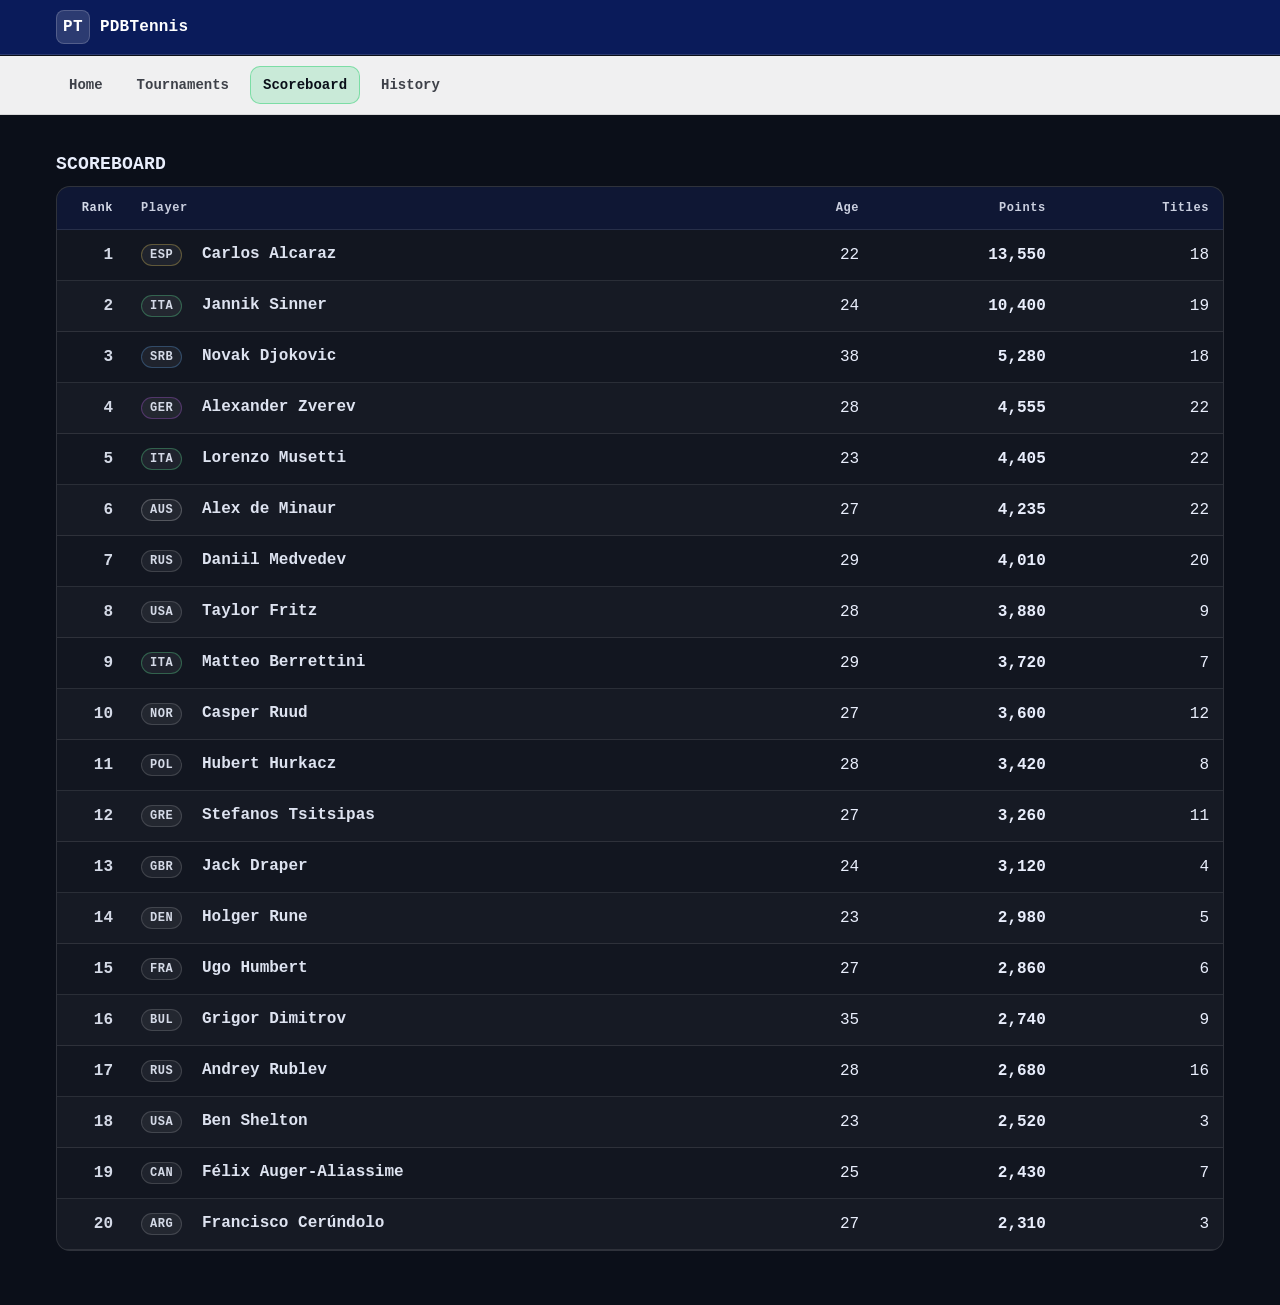
==== pages/classifca.html @ 701d5572 "added scoreboard" ====
<!DOCTYPE html>
<html lang="en">

<head>
  <meta charset="UTF-8">
  <meta name="viewport" content="width=device-width, initial-scale=1.0">
  <title>PDBTennis — Scoreboard</title>
  <link rel="stylesheet" href="../css/style.css">
</head>

<body class="page">
  <div class="topbar" aria-label="Barra superiore">
    <div class="topbar__inner">
      <div class="topbar__left">
        <a class="topbar__brand" href="../index.html" aria-label="PDBTennis Home">
          <span class="topbar__brandMark" aria-hidden="true">PT</span>
          <span class="topbar__brandText">PDBTennis</span>
        </a>
      </div>
    </div>
  </div>

  <header class="header" aria-label="Navigazione principale">
    <div class="header__inner">
      <nav class="header__nav">
        <a class="header__link" href="../index.html">Home</a>
        <a class="header__link" href="tornei.html">Tournaments</a>
        <a class="header__link header__link--active" href="classifca.html">Scoreboard</a>
        <a class="header__link" href="storia.html">History</a>
      </nav>
    </div>
  </header>

  <main class="main">
    <section class="section" aria-label="Scoreboard">
      <div class="section__header">
        <h1 class="section__title">SCOREBOARD</h1>
      </div>

     

      <div class="tableWrap" role="region" aria-label="ATP Ranking Table">
        <table class="rankTable">
          <thead>
            <tr>
              <th class="rankTable__th rankTable__th--rank" scope="col">Rank</th>
              <th class="rankTable__th" scope="col">Player</th>
              <th class="rankTable__th rankTable__th--num" scope="col">Age</th>
              <th class="rankTable__th rankTable__th--num" scope="col">Points</th>
              <th class="rankTable__th rankTable__th--num" scope="col">Titles</th>
            </tr>
          </thead>

          <tbody>
            <tr class="rankTable__row">
              <td class="rankTable__td rankTable__td--rank">1</td>
              <td class="rankTable__td">
                <span class="cc cc--esp">ESP</span>
                <span class="rankTable__name">Carlos Alcaraz</span>
              </td>
              <td class="rankTable__td rankTable__td--num">22</td>
              <td class="rankTable__td rankTable__td--num"><strong>13,550</strong></td>
              <td class="rankTable__td rankTable__td--num">18</td>
            </tr>

            <tr class="rankTable__row">
              <td class="rankTable__td rankTable__td--rank">2</td>
              <td class="rankTable__td">
                <span class="cc cc--ita">ITA</span>
                <span class="rankTable__name">Jannik Sinner</span>
              </td>
              <td class="rankTable__td rankTable__td--num">24</td>
              <td class="rankTable__td rankTable__td--num"><strong>10,400</strong></td>
              <td class="rankTable__td rankTable__td--num">19</td>
            </tr>

            <tr class="rankTable__row">
              <td class="rankTable__td rankTable__td--rank">3</td>
              <td class="rankTable__td">
                <span class="cc cc--srb">SRB</span>
                <span class="rankTable__name">Novak Djokovic</span>
              </td>
              <td class="rankTable__td rankTable__td--num">38</td>
              <td class="rankTable__td rankTable__td--num"><strong>5,280</strong></td>
              <td class="rankTable__td rankTable__td--num">18</td>
            </tr>

            <tr class="rankTable__row">
              <td class="rankTable__td rankTable__td--rank">4</td>
              <td class="rankTable__td">
                <span class="cc cc--ger">GER</span>
                <span class="rankTable__name">Alexander Zverev</span>
              </td>
              <td class="rankTable__td rankTable__td--num">28</td>
              <td class="rankTable__td rankTable__td--num"><strong>4,555</strong></td>
              <td class="rankTable__td rankTable__td--num">22</td>
            </tr>

            <tr class="rankTable__row">
              <td class="rankTable__td rankTable__td--rank">5</td>
              <td class="rankTable__td">
                <span class="cc cc--ita">ITA</span>
                <span class="rankTable__name">Lorenzo Musetti</span>
              </td>
              <td class="rankTable__td rankTable__td--num">23</td>
              <td class="rankTable__td rankTable__td--num"><strong>4,405</strong></td>
              <td class="rankTable__td rankTable__td--num">22</td>
            </tr>

            <tr class="rankTable__row">
              <td class="rankTable__td rankTable__td--rank">6</td>
              <td class="rankTable__td">
                <span class="cc cc--aus">AUS</span>
                <span class="rankTable__name">Alex de Minaur</span>
              </td>
              <td class="rankTable__td rankTable__td--num">27</td>
              <td class="rankTable__td rankTable__td--num"><strong>4,235</strong></td>
              <td class="rankTable__td rankTable__td--num">22</td>
            </tr>

            <tr class="rankTable__row">
              <td class="rankTable__td rankTable__td--rank">7</td>
              <td class="rankTable__td">
                <span class="cc">RUS</span>
                <span class="rankTable__name">Daniil Medvedev</span>
              </td>
              <td class="rankTable__td rankTable__td--num">29</td>
              <td class="rankTable__td rankTable__td--num"><strong>4,010</strong></td>
              <td class="rankTable__td rankTable__td--num">20</td>
            </tr>

            <tr class="rankTable__row">
              <td class="rankTable__td rankTable__td--rank">8</td>
              <td class="rankTable__td">
                <span class="cc">USA</span>
                <span class="rankTable__name">Taylor Fritz</span>
              </td>
              <td class="rankTable__td rankTable__td--num">28</td>
              <td class="rankTable__td rankTable__td--num"><strong>3,880</strong></td>
              <td class="rankTable__td rankTable__td--num">9</td>
            </tr>

            <tr class="rankTable__row">
              <td class="rankTable__td rankTable__td--rank">9</td>
              <td class="rankTable__td">
                <span class="cc cc--ita">ITA</span>
                <span class="rankTable__name">Matteo Berrettini</span>
              </td>
              <td class="rankTable__td rankTable__td--num">29</td>
              <td class="rankTable__td rankTable__td--num"><strong>3,720</strong></td>
              <td class="rankTable__td rankTable__td--num">7</td>
            </tr>

            <tr class="rankTable__row">
              <td class="rankTable__td rankTable__td--rank">10</td>
              <td class="rankTable__td">
                <span class="cc">NOR</span>
                <span class="rankTable__name">Casper Ruud</span>
              </td>
              <td class="rankTable__td rankTable__td--num">27</td>
              <td class="rankTable__td rankTable__td--num"><strong>3,600</strong></td>
              <td class="rankTable__td rankTable__td--num">12</td>
            </tr>

            <tr class="rankTable__row">
              <td class="rankTable__td rankTable__td--rank">11</td>
              <td class="rankTable__td">
                <span class="cc">POL</span>
                <span class="rankTable__name">Hubert Hurkacz</span>
              </td>
              <td class="rankTable__td rankTable__td--num">28</td>
              <td class="rankTable__td rankTable__td--num"><strong>3,420</strong></td>
              <td class="rankTable__td rankTable__td--num">8</td>
            </tr>

            <tr class="rankTable__row">
              <td class="rankTable__td rankTable__td--rank">12</td>
              <td class="rankTable__td">
                <span class="cc">GRE</span>
                <span class="rankTable__name">Stefanos Tsitsipas</span>
              </td>
              <td class="rankTable__td rankTable__td--num">27</td>
              <td class="rankTable__td rankTable__td--num"><strong>3,260</strong></td>
              <td class="rankTable__td rankTable__td--num">11</td>
            </tr>

            <tr class="rankTable__row">
              <td class="rankTable__td rankTable__td--rank">13</td>
              <td class="rankTable__td">
                <span class="cc">GBR</span>
                <span class="rankTable__name">Jack Draper</span>
              </td>
              <td class="rankTable__td rankTable__td--num">24</td>
              <td class="rankTable__td rankTable__td--num"><strong>3,120</strong></td>
              <td class="rankTable__td rankTable__td--num">4</td>
            </tr>

            <tr class="rankTable__row">
              <td class="rankTable__td rankTable__td--rank">14</td>
              <td class="rankTable__td">
                <span class="cc">DEN</span>
                <span class="rankTable__name">Holger Rune</span>
              </td>
              <td class="rankTable__td rankTable__td--num">23</td>
              <td class="rankTable__td rankTable__td--num"><strong>2,980</strong></td>
              <td class="rankTable__td rankTable__td--num">5</td>
            </tr>

            <tr class="rankTable__row">
              <td class="rankTable__td rankTable__td--rank">15</td>
              <td class="rankTable__td">
                <span class="cc">FRA</span>
                <span class="rankTable__name">Ugo Humbert</span>
              </td>
              <td class="rankTable__td rankTable__td--num">27</td>
              <td class="rankTable__td rankTable__td--num"><strong>2,860</strong></td>
              <td class="rankTable__td rankTable__td--num">6</td>
            </tr>

            <tr class="rankTable__row">
              <td class="rankTable__td rankTable__td--rank">16</td>
              <td class="rankTable__td">
                <span class="cc">BUL</span>
                <span class="rankTable__name">Grigor Dimitrov</span>
              </td>
              <td class="rankTable__td rankTable__td--num">35</td>
              <td class="rankTable__td rankTable__td--num"><strong>2,740</strong></td>
              <td class="rankTable__td rankTable__td--num">9</td>
            </tr>

            <tr class="rankTable__row">
              <td class="rankTable__td rankTable__td--rank">17</td>
              <td class="rankTable__td">
                <span class="cc">RUS</span>
                <span class="rankTable__name">Andrey Rublev</span>
              </td>
              <td class="rankTable__td rankTable__td--num">28</td>
              <td class="rankTable__td rankTable__td--num"><strong>2,680</strong></td>
              <td class="rankTable__td rankTable__td--num">16</td>
            </tr>

            <tr class="rankTable__row">
              <td class="rankTable__td rankTable__td--rank">18</td>
              <td class="rankTable__td">
                <span class="cc">USA</span>
                <span class="rankTable__name">Ben Shelton</span>
              </td>
              <td class="rankTable__td rankTable__td--num">23</td>
              <td class="rankTable__td rankTable__td--num"><strong>2,520</strong></td>
              <td class="rankTable__td rankTable__td--num">3</td>
            </tr>

            <tr class="rankTable__row">
              <td class="rankTable__td rankTable__td--rank">19</td>
              <td class="rankTable__td">
                <span class="cc">CAN</span>
                <span class="rankTable__name">Félix Auger-Aliassime</span>
              </td>
              <td class="rankTable__td rankTable__td--num">25</td>
              <td class="rankTable__td rankTable__td--num"><strong>2,430</strong></td>
              <td class="rankTable__td rankTable__td--num">7</td>
            </tr>

            <tr class="rankTable__row">
              <td class="rankTable__td rankTable__td--rank">20</td>
              <td class="rankTable__td">
                <span class="cc">ARG</span>
                <span class="rankTable__name">Francisco Cerúndolo</span>
              </td>
              <td class="rankTable__td rankTable__td--num">27</td>
              <td class="rankTable__td rankTable__td--num"><strong>2,310</strong></td>
              <td class="rankTable__td rankTable__td--num">3</td>
            </tr>
          </tbody>
        </table>
      </div>
    </section>
  </main>
</body>

</html>
---- css/style.css ----
* { 
  box-sizing: border-box; 
}

html, body { 
  height: 100%;
}

body.page {
  margin: 0;
  font-family: 'Courier New', Courier, monospace;
  background: #0b0f19;
  color: #e9eefc;
}

.topbar {
  position: sticky;
  top: 0;
  z-index: 20;
  background: #0a1b5a;
  border-bottom: 1px solid rgba(255, 255, 255, 0.14);
}

.topbar__inner {
  max-width: 1200px;
  margin: 0 auto;
  padding: 10px 16px;

  display: flex;
  align-items: center;
  justify-content: space-between;
  gap: 12px;
}

.topbar__brand {
  display: inline-flex;
  align-items: center;
  gap: 10px;
  text-decoration: none;
  color: #ffffff;
}

.topbar__brandMark {
  width: 34px;
  height: 34px;
  border-radius: 8px;
  display: inline-flex;
  align-items: center;
  justify-content: center;
  font-weight: 900;
  letter-spacing: 0.5px;
  background: rgba(255, 255, 255, 0.14);
  border: 1px solid rgba(255, 255, 255, 0.18);
}

.topbar__brandText {
  font-weight: 900;
  letter-spacing: 0.2px;
}

.topbar__right {
  display: flex;
  align-items: center;
  gap: 14px;
  flex-wrap: wrap;
  justify-content: flex-end;
}

.topbar__link {
  color: rgba(255, 255, 255, 0.86);
  text-decoration: none;
  font-weight: 700;
  font-size: 14px;
  padding: 6px 10px;
  border-radius: 10px;
  border: 1px solid transparent;
  transition: background 160ms ease, border-color 160ms ease, color 160ms ease;
}

.topbar__link:hover {
  color: #ffffff;
  background: rgba(255, 255, 255, 0.10);
  border-color: rgba(255, 255, 255, 0.14);
}

.topbar__link--cta {
  background: rgba(255, 255, 255, 0.12);
  border-color: rgba(255, 255, 255, 0.16);
}

.topbar__sep {
  width: 1px;
  height: 22px;
  background: rgba(255, 255, 255, 0.22);
}

.header {
  position: sticky;
  top: 56px;
  z-index: 10;

  background: rgba(255, 255, 255, 0.94);
  color: #0b0f19;

  border-bottom: 1px solid rgba(0, 0, 0, 0.10);
  backdrop-filter: blur(10px);
}

.header__inner {
  max-width: 1200px;
  margin: 0 auto;
  padding: 10px 16px;

  display: flex;
  align-items: center;
  justify-content: space-between;
  gap: 12px;
}

.header__nav {
  display: flex;
  align-items: center;
  gap: 8px;
  flex-wrap: wrap;
}

.header__link {
  color: rgba(11, 15, 25, 0.78);
  text-decoration: none;
  font-weight: 800;
  font-size: 14px;

  padding: 10px 12px;
  border-radius: 10px;

  border: 1px solid transparent;
  transition: background 160ms ease, color 160ms ease, border-color 160ms ease;
}

.header__link:hover {
  color: #0b0f19;
  background: rgba(0, 0, 0, 0.06);
  border-color: rgba(0, 0, 0, 0.10);
}

.header__link--active {
  color: #0b0f19;
  background: rgba(84, 214, 138, 0.25);
  border-color: rgba(84, 214, 138, 0.65);
}

.header__tools {
  display: flex;
  align-items: center;
  gap: 8px;
}

.header__iconBtn {
  width: 40px;
  height: 40px;
  border-radius: 12px;
  display: inline-flex;
  align-items: center;
  justify-content: center;

  text-decoration: none;
  color: #0b0f19;

  background: rgba(0, 0, 0, 0.04);
  border: 1px solid rgba(0, 0, 0, 0.10);
  transition: background 160ms ease, border-color 160ms ease, transform 120ms ease;
}

.header__iconBtn:hover {
  background: rgba(0, 0, 0, 0.07);
  border-color: rgba(0, 0, 0, 0.14);
}

.header__iconBtn:active {
  transform: translateY(1px);
}

.header__icon {
  font-weight: 900;
  font-size: 18px;
  line-height: 1;
}

.main {
  max-width: 1200px;
  margin: 0 auto;
  padding: 24px 16px;
  min-height: calc(100vh - 64px); 
}

.hero {
  padding: 28px 0;
}

.hero__inner {
  display: grid;
  grid-template-columns: 1.1fr 0.9fr;
  gap: 22px;
  align-items: center;

  padding: 22px;
  border-radius: 18px;
  border: 1px solid rgba(255, 255, 255, 0.12);
  background: rgba(255, 255, 255, 0.03);
}

.hero__title {
  margin: 0 0 10px 0;
  font-size: clamp(28px, 3.2vw, 44px);
  line-height: 1.08;
  letter-spacing: 0.2px;
}

.hero__subtitle {
  margin: 0 0 18px 0;
  max-width: 62ch;
  color: rgba(233, 238, 252, 0.82);
  line-height: 1.55;
}

.hero__actions {
  display: flex;
  gap: 10px;
  flex-wrap: wrap;
}

.button {
  display: inline-flex;
  align-items: center;
  justify-content: center;
  gap: 8px;

  text-decoration: none;
  font-weight: 900;
  letter-spacing: 0.2px;

  padding: 11px 14px;
  border-radius: 12px;
  border: 1px solid transparent;

  transition: transform 120ms ease, background 160ms ease, border-color 160ms ease, color 160ms ease;
}

.button:active {
  transform: translateY(1px);
}

.button--primary {
  background: #54d68a;
  color: #0b0f19;
  border-color: rgba(84, 214, 138, 0.65);
}

.button--primary:hover {
  background: #63e39a;
}

.button--ghost {
  background: rgba(255, 255, 255, 0.05);
  color: #e9eefc;
  border-color: rgba(255, 255, 255, 0.12);
}

.button--ghost:hover {
  background: rgba(255, 255, 255, 0.08);
  border-color: rgba(255, 255, 255, 0.18);
}

.hero__media {
  width: 100%;
}

.hero__image {
  width: 100%;
  aspect-ratio: 4 / 3;
  border-radius: 16px;
  border: 1px solid rgba(255, 255, 255, 0.14);
  background-image: url("../assets/frontimage.jpg");
  background-size: cover;
  background-position: center;
  background-repeat: no-repeat;
}

.news {
  padding: 6px 0 30px 0;
}

.news__header {
  display: flex;
  align-items: baseline;
  justify-content: space-between;
  gap: 12px;
  margin: 8px 0 12px 0;
}

.news__title {
  margin: 0;
  font-size: 18px;
  letter-spacing: 0.2px;
}

.news__more {
  color: rgba(233, 238, 252, 0.80);
  text-decoration: none;
  font-weight: 800;
  border: 1px solid rgba(255, 255, 255, 0.14);
  padding: 8px 10px;
  border-radius: 12px;
  transition: background 160ms ease, border-color 160ms ease, color 160ms ease;
}

.news__more:hover {
  color: #e9eefc;
  background: rgba(255, 255, 255, 0.06);
  border-color: rgba(255, 255, 255, 0.18);
}

.newsGrid {
  display: grid;
  grid-template-columns: 1.6fr 1fr 1fr 1fr;
  gap: 12px;
}

.newsCard {
  border-radius: 14px;
  overflow: hidden;
  border: 1px solid rgba(255, 255, 255, 0.12);
  background: rgba(255, 255, 255, 0.03);
}

.newsCard__link {
  display: block;
  height: 100%;
  text-decoration: none;
  color: inherit;
}

.newsCard__kicker {
  font-size: 12px;
  font-weight: 900;
  letter-spacing: 0.6px;
  color: rgba(84, 214, 138, 0.95);
}

.newsCard__headline {
  margin: 8px 0 10px 0;
  font-size: 18px;
  line-height: 1.15;
}

.newsCard__headline--small {
  font-size: 15px;
  line-height: 1.2;
}

.newsCard__meta {
  font-size: 12px;
  color: rgba(233, 238, 252, 0.70);
  font-weight: 800;
}

.newsCard--featured {
  position: relative;
  min-height: 330px;
}

.newsCard__media {
  height: 100%;
  min-height: 330px;
  background-image:
    linear-gradient(to top, rgba(0,0,0,0.78), rgba(0,0,0,0.08)),
    url("../assets/medvedev.jpg");
  background-size: cover;
  background-position: center;
  background-repeat: no-repeat;
}

.newsCard__overlay {
  position: absolute;
  inset: auto 0 0 0;
  padding: 14px 14px 16px 14px;
}

.newsCard__thumb {
  height: 120px;
  background-image:
    linear-gradient(to top, rgba(0,0,0,0.55), rgba(0,0,0,0.02)),
    url("../assets/paolini.jpg");
  background-size: cover;
  background-position: center;
  background-repeat: no-repeat;
}

.newsCard__thumb--b {
  background-image:
    linear-gradient(to top, rgba(0,0,0,0.55), rgba(0,0,0,0.02)),
    url("../assets/cobolli.jpg");
}

.newsCard__thumb--c {
  background-image:
    linear-gradient(to top, rgba(0,0,0,0.55), rgba(0,0,0,0.02)),
    url("../assets/indian.jpg");
}

.newsCard__body {
  padding: 12px 12px 14px 12px;
}

.newsCard:hover {
  border-color: rgba(255, 255, 255, 0.18);
  background: rgba(255, 255, 255, 0.04);
}

.section {
  padding: 8px 0 30px 0;
}

.section__header {
  display: flex;
  align-items: baseline;
  justify-content: space-between;
  gap: 12px;
  margin: 8px 0 12px 0;
}

.section__title {
  margin: 0;
  font-size: 18px;
  letter-spacing: 0.2px;
}

.section__more {
  color: rgba(233, 238, 252, 0.80);
  text-decoration: none;
  font-weight: 800;
  border: 1px solid rgba(255, 255, 255, 0.14);
  padding: 8px 10px;
  border-radius: 12px;
  transition: background 160ms ease, border-color 160ms ease, color 160ms ease;
}

.section__more:hover {
  color: #e9eefc;
  background: rgba(255, 255, 255, 0.06);
  border-color: rgba(255, 255, 255, 0.18);
}

.cardGrid {
  display: grid;
  gap: 12px;
}

.cardGrid--4 {
  grid-template-columns: repeat(4, 1fr);
}

.cardGrid--3 {
  grid-template-columns: repeat(3, 1fr);
}

.pill {
  display: inline-flex;
  align-items: center;
  justify-content: center;
  padding: 5px 8px;
  border-radius: 999px;
  font-size: 12px;
  font-weight: 900;
  letter-spacing: 0.4px;
  background: rgba(84, 214, 138, 0.18);
  border: 1px solid rgba(84, 214, 138, 0.45);
  color: rgba(233, 238, 252, 0.92);
}

.pill--blue {
  background: rgba(84, 149, 214, 0.18);
  border-color: rgba(84, 149, 214, 0.45);
}

.pill--purple {
  background: rgba(170, 84, 214, 0.18);
  border-color: rgba(170, 84, 214, 0.45);
}

.pill--gold {
  background: rgba(214, 186, 84, 0.18);
  border-color: rgba(214, 186, 84, 0.45);
}

.miniCard {
  border-radius: 14px;
  overflow: hidden;
  border: 1px solid rgba(255, 255, 255, 0.12);
  background: rgba(255, 255, 255, 0.03);
}

.miniCard__link {
  display: grid;
  grid-template-columns: 84px 1fr;
  gap: 12px;
  text-decoration: none;
  color: inherit;
  height: 100%;
}

.miniCard__avatar {
  width: 84px;
  height: 84px;
  background-image:
    linear-gradient(to top, rgba(0,0,0,0.55), rgba(0,0,0,0.02)),
    url("../assets/alcaraz.jpg");
  background-size: cover;
  background-position: center;
}

.miniCard__avatar--b {
  background-image:
    linear-gradient(to top, rgba(0,0,0,0.55), rgba(0,0,0,0.02)),
    url("../assets/sinner.jpg");
}

.miniCard__avatar--c {
  background-image:
    linear-gradient(to top, rgba(0,0,0,0.55), rgba(0,0,0,0.02)),
    url("../assets/djokovic.jpg");
}

.miniCard__avatar--d {
  background-image:
    linear-gradient(to top, rgba(0,0,0,0.55), rgba(0,0,0,0.02)),
    url("../assets/zverev.jpg");
}

.miniCard__content {
  padding: 12px 12px 14px 0;
}

.miniCard__top {
  display: flex;
  align-items: center;
  justify-content: space-between;
  gap: 10px;
}

.miniCard__rank {
  font-weight: 900;
  color: rgba(233, 238, 252, 0.86);
}

.miniCard__title {
  margin: 8px 0 8px 0;
  font-size: 16px;
  line-height: 1.2;
}

.miniCard__meta {
  font-size: 12px;
  color: rgba(233, 238, 252, 0.70);
  font-weight: 800;
}

.miniCard:hover {
  border-color: rgba(255, 255, 255, 0.18);
  background: rgba(255, 255, 255, 0.04);
}

.tourneyCard {
  border-radius: 14px;
  overflow: hidden;
  border: 1px solid rgba(255, 255, 255, 0.12);
  background: rgba(255, 255, 255, 0.03);
}

.tourneyCard__link {
  display: block;
  text-decoration: none;
  color: inherit;
  height: 100%;
}

.tourneyCard__banner {
  height: 140px;
  background-image:
    linear-gradient(to top, rgba(0,0,0,0.55), rgba(0,0,0,0.02)),
    url("../assets/indianwells.jpg");
  background-size: cover;
  background-position: center;
}

.tourneyCard__banner--b {
  background-image:
    linear-gradient(to top, rgba(0,0,0,0.55), rgba(0,0,0,0.02)),
    url("../assets/miami.jpg");
}

.tourneyCard__banner--c {
  background-image:
    linear-gradient(to top, rgba(0,0,0,0.55), rgba(0,0,0,0.02)),
    url("../assets/roland.jpg");
}

.tourneyCard__body {
  padding: 12px 12px 14px 12px;
}

.tourneyCard__top {
  display: flex;
  align-items: center;
  justify-content: space-between;
  gap: 10px;
}

.tourneyCard__date {
  font-size: 12px;
  color: rgba(233, 238, 252, 0.76);
  font-weight: 900;
}

.tourneyCard__title {
  margin: 10px 0 8px 0;
  font-size: 16px;
  line-height: 1.2;
}

.tourneyCard__meta {
  font-size: 12px;
  color: rgba(233, 238, 252, 0.70);
  font-weight: 800;
}

.tourneyCard:hover {
  border-color: rgba(255, 255, 255, 0.18);
  background: rgba(255, 255, 255, 0.04);
}

@media (max-width: 1100px) {
  .newsGrid {
    grid-template-columns: 1.2fr 1fr 1fr;
  }
  .newsCard:nth-child(4) {
    display: none;
  }
  .cardGrid--4 {
    grid-template-columns: repeat(2, 1fr);
  }
  .cardGrid--3 {
    grid-template-columns: repeat(2, 1fr);
  }
}

@media (max-width: 900px) {
  .hero__inner {
    grid-template-columns: 1fr;
  }
  .newsGrid {
    grid-template-columns: 1fr;
  }
  .newsCard--featured {
    min-height: 280px;
  }
  .newsCard__media {
    min-height: 280px;
  }
}

@media (max-width: 700px) {
  .topbar__right {
    gap: 8px;
  }
  .topbar__sep {
    display: none;
  }
}

@media (max-width: 600px) {
  .header {
    top: 56px;
  }

  .header__inner {
    flex-direction: column;
    align-items: stretch;
  }

  .header__nav {
    justify-content: space-between;
  }

  .header__link {
    flex: 1;
    text-align: center;
  }

  .header__tools {
    justify-content: flex-end;
  }

  .cardGrid--4,
  .cardGrid--3 {
    grid-template-columns: 1fr;
  }

  .miniCard__link {
    grid-template-columns: 72px 1fr;
  }

  .miniCard__avatar {
    width: 72px;
    height: 72px;
  }
}
.tourney {
  padding: 14px 0 24px 0;
  border-top: 1px solid rgba(255, 255, 255, 0.10);
}

.tourney:first-of-type {
  border-top: 0;
  padding-top: 0;
}

.tourney__title {
  margin: 0 0 8px 0;
  font-size: clamp(18px, 2.2vw, 26px);
  line-height: 1.15;
  letter-spacing: 0.2px;
}

.tourney__meta {
  font-size: 12px;
  font-weight: 900;
  color: rgba(233, 238, 252, 0.78);
  letter-spacing: 0.3px;
  margin: 0 0 12px 0;
}

.tourney__image {
  width: 100%;
  height: 260px;
  border-radius: 16px;
  border: 1px solid rgba(255, 255, 255, 0.14);
  background-size: cover;
  background-position: center;
  background-repeat: no-repeat;
  background-image:
    linear-gradient(to top, rgba(0,0,0,0.55), rgba(0,0,0,0.02));
}

.tourney__image--indianwells {
  background-image:
    linear-gradient(to top, rgba(0,0,0,0.55), rgba(0,0,0,0.02)),
    url("../assets/indianwells.jpg");
}

.tourney__image--miami {
  background-image:
    linear-gradient(to top, rgba(0,0,0,0.55), rgba(0,0,0,0.02)),
    url("../assets/miami.jpg");
}

.tourney__image--roland {
  background-image:
    linear-gradient(to top, rgba(0,0,0,0.55), rgba(0,0,0,0.02)),
    url("../assets/roland.jpg");
}

.tourney__desc {
  margin: 12px 0 0 0;
  max-width: 85ch;
  line-height: 1.6;
  color: rgba(233, 238, 252, 0.86);
}

@media (max-width: 900px) {
  .tourney__image {
    height: 220px;
  }
}

@media (max-width: 600px) {
  .tourney__image {
    height: 190px;
  }
}

.scoreboardIntro {
  margin: 6px 0 14px 0;
}

.scoreboardIntro__text {
  margin: 0;
  color: rgba(233, 238, 252, 0.82);
  line-height: 1.6;
  max-width: 90ch;
}

.tableWrap {
  border-radius: 14px;
  overflow: hidden;
  border: 1px solid rgba(255, 255, 255, 0.12);
  background: rgba(255, 255, 255, 0.03);
}

.rankTable {
  width: 100%;
  border-collapse: collapse;
  min-width: 720px;
}

.rankTable__th,
.rankTable__td {
  padding: 14px 14px;
  border-bottom: 1px solid rgba(255, 255, 255, 0.10);
  vertical-align: middle;
}

.rankTable__th {
  text-align: left;
  font-size: 12px;
  font-weight: 900;
  letter-spacing: 0.6px;
  color: rgba(233, 238, 252, 0.86);
  background: rgba(10, 27, 90, 0.35);
}

.rankTable__th--num,
.rankTable__td--num {
  text-align: right;
  white-space: nowrap;
}

.rankTable__th--rank,
.rankTable__td--rank {
  width: 70px;
  text-align: right;
  font-weight: 900;
  color: rgba(233, 238, 252, 0.90);
}

.rankTable__row:nth-child(even) .rankTable__td {
  background: rgba(255, 255, 255, 0.015);
}

.rankTable__row:hover .rankTable__td {
  background: rgba(255, 255, 255, 0.04);
}

.rankTable__name {
  font-weight: 900;
  color: rgba(233, 238, 252, 0.95);
}

.cc {
  display: inline-flex;
  align-items: center;
  justify-content: center;
  height: 22px;
  min-width: 38px;
  padding: 0 8px;
  border-radius: 999px;
  font-size: 12px;
  font-weight: 900;
  letter-spacing: 0.6px;
  margin-right: 10px;
  border: 1px solid rgba(255, 255, 255, 0.14);
  background: rgba(255, 255, 255, 0.06);
  color: rgba(233, 238, 252, 0.90);
}

.cc--ita { border-color: rgba(84, 214, 138, 0.35); }
.cc--esp { border-color: rgba(214, 186, 84, 0.35); }
.cc--srb { border-color: rgba(84, 149, 214, 0.35); }
.cc--ger { border-color: rgba(170, 84, 214, 0.35); }
.cc--aus { border-color: rgba(255, 255, 255, 0.22); }

@media (max-width: 900px) {
  .tableWrap {
    overflow-x: auto;
    -webkit-overflow-scrolling: touch;
  }
}
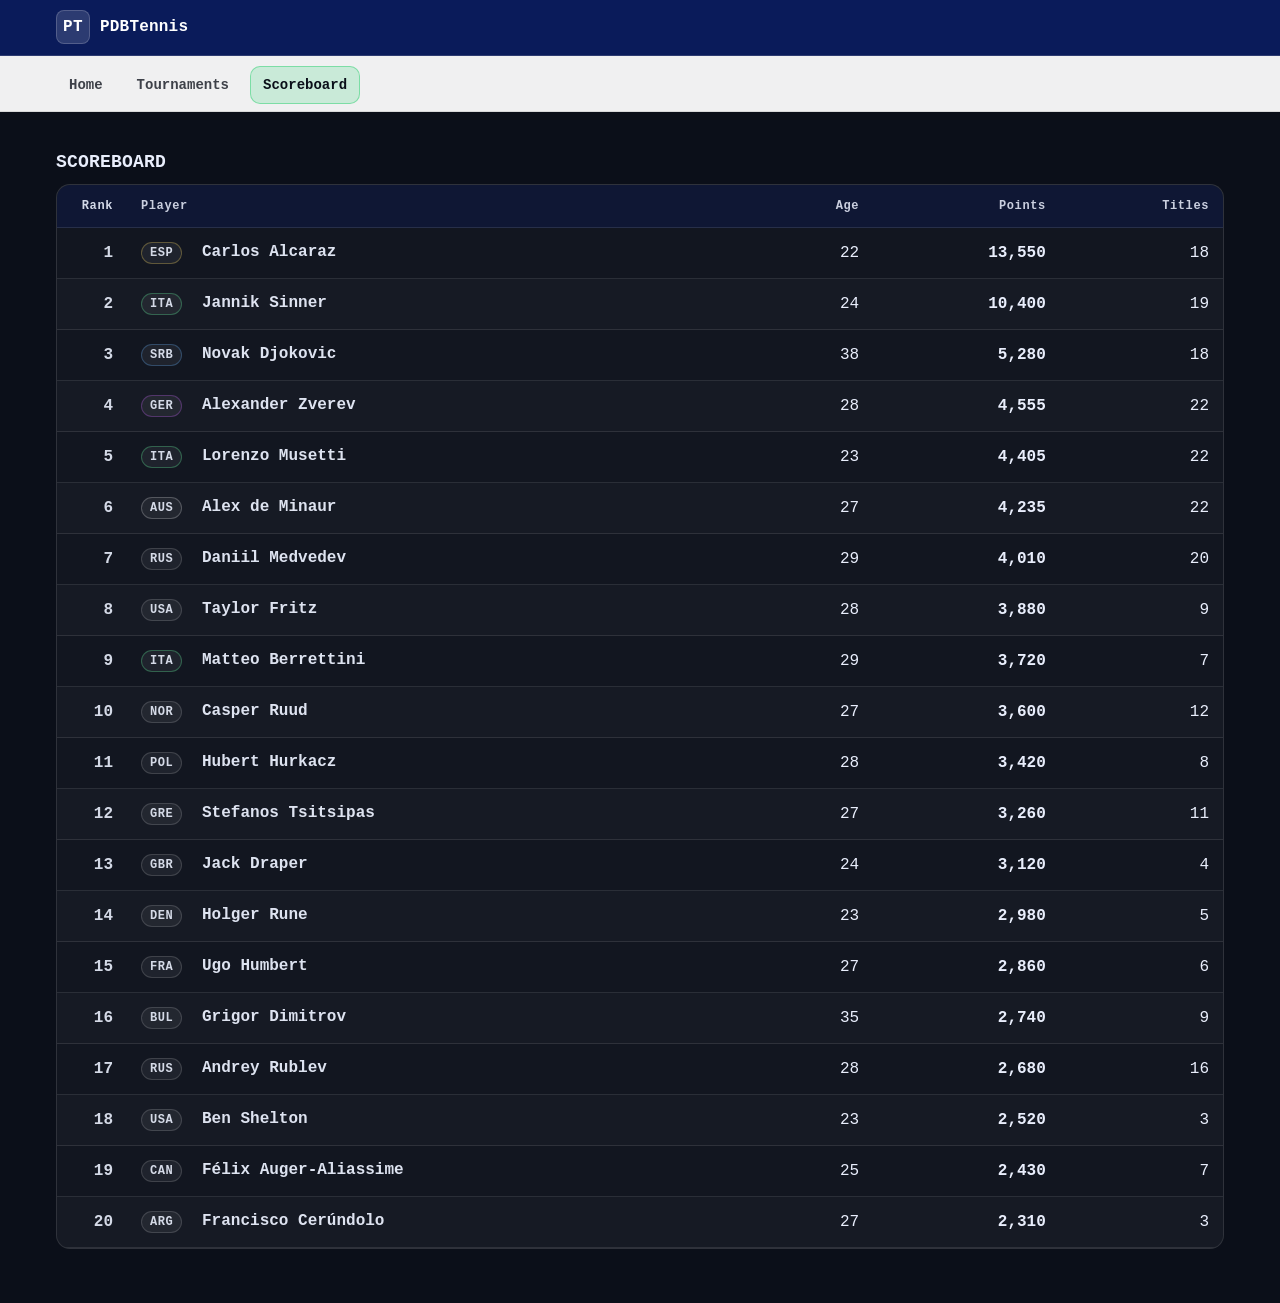
==== commit 7101dd27: "Fixed scaling on header" ====
--- a/pages/classifca.html
+++ b/pages/classifca.html
@@ -26,7 +26,7 @@
         <a class="header__link" href="../index.html">Home</a>
         <a class="header__link" href="tornei.html">Tournaments</a>
         <a class="header__link header__link--active" href="classifca.html">Scoreboard</a>
-        <a class="header__link" href="storia.html">History</a>
+
       </nav>
     </div>
   </header>
--- a/css/style.css
+++ b/css/style.css
@@ -1,887 +1,12 @@
-* { 
-  box-sizing: border-box; 
-}
+/* master stylesheet that combines the splitted files */
 
-html, body { 
-  height: 100%;
-}
+/* base & components first */
+@import url('base.css');
+@import url('components.css');
 
-body.page {
-  margin: 0;
-  font-family: 'Courier New', Courier, monospace;
-  background: #0b0f19;
-  color: #e9eefc;
-}
+/* modules provide default appearance for page sections */
+@import url('modules.css');
 
-.topbar {
-  position: sticky;
-  top: 0;
-  z-index: 20;
-  background: #0a1b5a;
-  border-bottom: 1px solid rgba(255, 255, 255, 0.14);
-}
-
-.topbar__inner {
-  max-width: 1200px;
-  margin: 0 auto;
-  padding: 10px 16px;
-
-  display: flex;
-  align-items: center;
-  justify-content: space-between;
-  gap: 12px;
-}
-
-.topbar__brand {
-  display: inline-flex;
-  align-items: center;
-  gap: 10px;
-  text-decoration: none;
-  color: #ffffff;
-}
-
-.topbar__brandMark {
-  width: 34px;
-  height: 34px;
-  border-radius: 8px;
-  display: inline-flex;
-  align-items: center;
-  justify-content: center;
-  font-weight: 900;
-  letter-spacing: 0.5px;
-  background: rgba(255, 255, 255, 0.14);
-  border: 1px solid rgba(255, 255, 255, 0.18);
-}
-
-.topbar__brandText {
-  font-weight: 900;
-  letter-spacing: 0.2px;
-}
-
-.topbar__right {
-  display: flex;
-  align-items: center;
-  gap: 14px;
-  flex-wrap: wrap;
-  justify-content: flex-end;
-}
-
-.topbar__link {
-  color: rgba(255, 255, 255, 0.86);
-  text-decoration: none;
-  font-weight: 700;
-  font-size: 14px;
-  padding: 6px 10px;
-  border-radius: 10px;
-  border: 1px solid transparent;
-  transition: background 160ms ease, border-color 160ms ease, color 160ms ease;
-}
-
-.topbar__link:hover {
-  color: #ffffff;
-  background: rgba(255, 255, 255, 0.10);
-  border-color: rgba(255, 255, 255, 0.14);
-}
-
-.topbar__link--cta {
-  background: rgba(255, 255, 255, 0.12);
-  border-color: rgba(255, 255, 255, 0.16);
-}
-
-.topbar__sep {
-  width: 1px;
-  height: 22px;
-  background: rgba(255, 255, 255, 0.22);
-}
-
-.header {
-  position: sticky;
-  top: 56px;
-  z-index: 10;
-
-  background: rgba(255, 255, 255, 0.94);
-  color: #0b0f19;
-
-  border-bottom: 1px solid rgba(0, 0, 0, 0.10);
-  backdrop-filter: blur(10px);
-}
-
-.header__inner {
-  max-width: 1200px;
-  margin: 0 auto;
-  padding: 10px 16px;
-
-  display: flex;
-  align-items: center;
-  justify-content: space-between;
-  gap: 12px;
-}
-
-.header__nav {
-  display: flex;
-  align-items: center;
-  gap: 8px;
-  flex-wrap: wrap;
-}
-
-.header__link {
-  color: rgba(11, 15, 25, 0.78);
-  text-decoration: none;
-  font-weight: 800;
-  font-size: 14px;
-
-  padding: 10px 12px;
-  border-radius: 10px;
-
-  border: 1px solid transparent;
-  transition: background 160ms ease, color 160ms ease, border-color 160ms ease;
-}
-
-.header__link:hover {
-  color: #0b0f19;
-  background: rgba(0, 0, 0, 0.06);
-  border-color: rgba(0, 0, 0, 0.10);
-}
-
-.header__link--active {
-  color: #0b0f19;
-  background: rgba(84, 214, 138, 0.25);
-  border-color: rgba(84, 214, 138, 0.65);
-}
-
-.header__tools {
-  display: flex;
-  align-items: center;
-  gap: 8px;
-}
-
-.header__iconBtn {
-  width: 40px;
-  height: 40px;
-  border-radius: 12px;
-  display: inline-flex;
-  align-items: center;
-  justify-content: center;
-
-  text-decoration: none;
-  color: #0b0f19;
-
-  background: rgba(0, 0, 0, 0.04);
-  border: 1px solid rgba(0, 0, 0, 0.10);
-  transition: background 160ms ease, border-color 160ms ease, transform 120ms ease;
-}
-
-.header__iconBtn:hover {
-  background: rgba(0, 0, 0, 0.07);
-  border-color: rgba(0, 0, 0, 0.14);
-}
-
-.header__iconBtn:active {
-  transform: translateY(1px);
-}
-
-.header__icon {
-  font-weight: 900;
-  font-size: 18px;
-  line-height: 1;
-}
-
-.main {
-  max-width: 1200px;
-  margin: 0 auto;
-  padding: 24px 16px;
-  min-height: calc(100vh - 64px); 
-}
-
-.hero {
-  padding: 28px 0;
-}
-
-.hero__inner {
-  display: grid;
-  grid-template-columns: 1.1fr 0.9fr;
-  gap: 22px;
-  align-items: center;
-
-  padding: 22px;
-  border-radius: 18px;
-  border: 1px solid rgba(255, 255, 255, 0.12);
-  background: rgba(255, 255, 255, 0.03);
-}
-
-.hero__title {
-  margin: 0 0 10px 0;
-  font-size: clamp(28px, 3.2vw, 44px);
-  line-height: 1.08;
-  letter-spacing: 0.2px;
-}
-
-.hero__subtitle {
-  margin: 0 0 18px 0;
-  max-width: 62ch;
-  color: rgba(233, 238, 252, 0.82);
-  line-height: 1.55;
-}
-
-.hero__actions {
-  display: flex;
-  gap: 10px;
-  flex-wrap: wrap;
-}
-
-.button {
-  display: inline-flex;
-  align-items: center;
-  justify-content: center;
-  gap: 8px;
-
-  text-decoration: none;
-  font-weight: 900;
-  letter-spacing: 0.2px;
-
-  padding: 11px 14px;
-  border-radius: 12px;
-  border: 1px solid transparent;
-
-  transition: transform 120ms ease, background 160ms ease, border-color 160ms ease, color 160ms ease;
-}
-
-.button:active {
-  transform: translateY(1px);
-}
-
-.button--primary {
-  background: #54d68a;
-  color: #0b0f19;
-  border-color: rgba(84, 214, 138, 0.65);
-}
-
-.button--primary:hover {
-  background: #63e39a;
-}
-
-.button--ghost {
-  background: rgba(255, 255, 255, 0.05);
-  color: #e9eefc;
-  border-color: rgba(255, 255, 255, 0.12);
-}
-
-.button--ghost:hover {
-  background: rgba(255, 255, 255, 0.08);
-  border-color: rgba(255, 255, 255, 0.18);
-}
-
-.hero__media {
-  width: 100%;
-}
-
-.hero__image {
-  width: 100%;
-  aspect-ratio: 4 / 3;
-  border-radius: 16px;
-  border: 1px solid rgba(255, 255, 255, 0.14);
-  background-image: url("../assets/frontimage.jpg");
-  background-size: cover;
-  background-position: center;
-  background-repeat: no-repeat;
-}
-
-.news {
-  padding: 6px 0 30px 0;
-}
-
-.news__header {
-  display: flex;
-  align-items: baseline;
-  justify-content: space-between;
-  gap: 12px;
-  margin: 8px 0 12px 0;
-}
-
-.news__title {
-  margin: 0;
-  font-size: 18px;
-  letter-spacing: 0.2px;
-}
-
-.news__more {
-  color: rgba(233, 238, 252, 0.80);
-  text-decoration: none;
-  font-weight: 800;
-  border: 1px solid rgba(255, 255, 255, 0.14);
-  padding: 8px 10px;
-  border-radius: 12px;
-  transition: background 160ms ease, border-color 160ms ease, color 160ms ease;
-}
-
-.news__more:hover {
-  color: #e9eefc;
-  background: rgba(255, 255, 255, 0.06);
-  border-color: rgba(255, 255, 255, 0.18);
-}
-
-.newsGrid {
-  display: grid;
-  grid-template-columns: 1.6fr 1fr 1fr 1fr;
-  gap: 12px;
-}
-
-.newsCard {
-  border-radius: 14px;
-  overflow: hidden;
-  border: 1px solid rgba(255, 255, 255, 0.12);
-  background: rgba(255, 255, 255, 0.03);
-}
-
-.newsCard__link {
-  display: block;
-  height: 100%;
-  text-decoration: none;
-  color: inherit;
-}
-
-.newsCard__kicker {
-  font-size: 12px;
-  font-weight: 900;
-  letter-spacing: 0.6px;
-  color: rgba(84, 214, 138, 0.95);
-}
-
-.newsCard__headline {
-  margin: 8px 0 10px 0;
-  font-size: 18px;
-  line-height: 1.15;
-}
-
-.newsCard__headline--small {
-  font-size: 15px;
-  line-height: 1.2;
-}
-
-.newsCard__meta {
-  font-size: 12px;
-  color: rgba(233, 238, 252, 0.70);
-  font-weight: 800;
-}
-
-.newsCard--featured {
-  position: relative;
-  min-height: 330px;
-}
-
-.newsCard__media {
-  height: 100%;
-  min-height: 330px;
-  background-image:
-    linear-gradient(to top, rgba(0,0,0,0.78), rgba(0,0,0,0.08)),
-    url("../assets/medvedev.jpg");
-  background-size: cover;
-  background-position: center;
-  background-repeat: no-repeat;
-}
-
-.newsCard__overlay {
-  position: absolute;
-  inset: auto 0 0 0;
-  padding: 14px 14px 16px 14px;
-}
-
-.newsCard__thumb {
-  height: 120px;
-  background-image:
-    linear-gradient(to top, rgba(0,0,0,0.55), rgba(0,0,0,0.02)),
-    url("../assets/paolini.jpg");
-  background-size: cover;
-  background-position: center;
-  background-repeat: no-repeat;
-}
-
-.newsCard__thumb--b {
-  background-image:
-    linear-gradient(to top, rgba(0,0,0,0.55), rgba(0,0,0,0.02)),
-    url("../assets/cobolli.jpg");
-}
-
-.newsCard__thumb--c {
-  background-image:
-    linear-gradient(to top, rgba(0,0,0,0.55), rgba(0,0,0,0.02)),
-    url("../assets/indian.jpg");
-}
-
-.newsCard__body {
-  padding: 12px 12px 14px 12px;
-}
-
-.newsCard:hover {
-  border-color: rgba(255, 255, 255, 0.18);
-  background: rgba(255, 255, 255, 0.04);
-}
-
-.section {
-  padding: 8px 0 30px 0;
-}
-
-.section__header {
-  display: flex;
-  align-items: baseline;
-  justify-content: space-between;
-  gap: 12px;
-  margin: 8px 0 12px 0;
-}
-
-.section__title {
-  margin: 0;
-  font-size: 18px;
-  letter-spacing: 0.2px;
-}
-
-.section__more {
-  color: rgba(233, 238, 252, 0.80);
-  text-decoration: none;
-  font-weight: 800;
-  border: 1px solid rgba(255, 255, 255, 0.14);
-  padding: 8px 10px;
-  border-radius: 12px;
-  transition: background 160ms ease, border-color 160ms ease, color 160ms ease;
-}
-
-.section__more:hover {
-  color: #e9eefc;
-  background: rgba(255, 255, 255, 0.06);
-  border-color: rgba(255, 255, 255, 0.18);
-}
-
-.cardGrid {
-  display: grid;
-  gap: 12px;
-}
-
-.cardGrid--4 {
-  grid-template-columns: repeat(4, 1fr);
-}
-
-.cardGrid--3 {
-  grid-template-columns: repeat(3, 1fr);
-}
-
-.pill {
-  display: inline-flex;
-  align-items: center;
-  justify-content: center;
-  padding: 5px 8px;
-  border-radius: 999px;
-  font-size: 12px;
-  font-weight: 900;
-  letter-spacing: 0.4px;
-  background: rgba(84, 214, 138, 0.18);
-  border: 1px solid rgba(84, 214, 138, 0.45);
-  color: rgba(233, 238, 252, 0.92);
-}
-
-.pill--blue {
-  background: rgba(84, 149, 214, 0.18);
-  border-color: rgba(84, 149, 214, 0.45);
-}
-
-.pill--purple {
-  background: rgba(170, 84, 214, 0.18);
-  border-color: rgba(170, 84, 214, 0.45);
-}
-
-.pill--gold {
-  background: rgba(214, 186, 84, 0.18);
-  border-color: rgba(214, 186, 84, 0.45);
-}
-
-.miniCard {
-  border-radius: 14px;
-  overflow: hidden;
-  border: 1px solid rgba(255, 255, 255, 0.12);
-  background: rgba(255, 255, 255, 0.03);
-}
-
-.miniCard__link {
-  display: grid;
-  grid-template-columns: 84px 1fr;
-  gap: 12px;
-  text-decoration: none;
-  color: inherit;
-  height: 100%;
-}
-
-.miniCard__avatar {
-  width: 84px;
-  height: 84px;
-  background-image:
-    linear-gradient(to top, rgba(0,0,0,0.55), rgba(0,0,0,0.02)),
-    url("../assets/alcaraz.jpg");
-  background-size: cover;
-  background-position: center;
-}
-
-.miniCard__avatar--b {
-  background-image:
-    linear-gradient(to top, rgba(0,0,0,0.55), rgba(0,0,0,0.02)),
-    url("../assets/sinner.jpg");
-}
-
-.miniCard__avatar--c {
-  background-image:
-    linear-gradient(to top, rgba(0,0,0,0.55), rgba(0,0,0,0.02)),
-    url("../assets/djokovic.jpg");
-}
-
-.miniCard__avatar--d {
-  background-image:
-    linear-gradient(to top, rgba(0,0,0,0.55), rgba(0,0,0,0.02)),
-    url("../assets/zverev.jpg");
-}
-
-.miniCard__content {
-  padding: 12px 12px 14px 0;
-}
-
-.miniCard__top {
-  display: flex;
-  align-items: center;
-  justify-content: space-between;
-  gap: 10px;
-}
-
-.miniCard__rank {
-  font-weight: 900;
-  color: rgba(233, 238, 252, 0.86);
-}
-
-.miniCard__title {
-  margin: 8px 0 8px 0;
-  font-size: 16px;
-  line-height: 1.2;
-}
-
-.miniCard__meta {
-  font-size: 12px;
-  color: rgba(233, 238, 252, 0.70);
-  font-weight: 800;
-}
-
-.miniCard:hover {
-  border-color: rgba(255, 255, 255, 0.18);
-  background: rgba(255, 255, 255, 0.04);
-}
-
-.tourneyCard {
-  border-radius: 14px;
-  overflow: hidden;
-  border: 1px solid rgba(255, 255, 255, 0.12);
-  background: rgba(255, 255, 255, 0.03);
-}
-
-.tourneyCard__link {
-  display: block;
-  text-decoration: none;
-  color: inherit;
-  height: 100%;
-}
-
-.tourneyCard__banner {
-  height: 140px;
-  background-image:
-    linear-gradient(to top, rgba(0,0,0,0.55), rgba(0,0,0,0.02)),
-    url("../assets/indianwells.jpg");
-  background-size: cover;
-  background-position: center;
-}
-
-.tourneyCard__banner--b {
-  background-image:
-    linear-gradient(to top, rgba(0,0,0,0.55), rgba(0,0,0,0.02)),
-    url("../assets/miami.jpg");
-}
-
-.tourneyCard__banner--c {
-  background-image:
-    linear-gradient(to top, rgba(0,0,0,0.55), rgba(0,0,0,0.02)),
-    url("../assets/roland.jpg");
-}
-
-.tourneyCard__body {
-  padding: 12px 12px 14px 12px;
-}
-
-.tourneyCard__top {
-  display: flex;
-  align-items: center;
-  justify-content: space-between;
-  gap: 10px;
-}
-
-.tourneyCard__date {
-  font-size: 12px;
-  color: rgba(233, 238, 252, 0.76);
-  font-weight: 900;
-}
-
-.tourneyCard__title {
-  margin: 10px 0 8px 0;
-  font-size: 16px;
-  line-height: 1.2;
-}
-
-.tourneyCard__meta {
-  font-size: 12px;
-  color: rgba(233, 238, 252, 0.70);
-  font-weight: 800;
-}
-
-.tourneyCard:hover {
-  border-color: rgba(255, 255, 255, 0.18);
-  background: rgba(255, 255, 255, 0.04);
-}
-
-@media (max-width: 1100px) {
-  .newsGrid {
-    grid-template-columns: 1.2fr 1fr 1fr;
-  }
-  .newsCard:nth-child(4) {
-    display: none;
-  }
-  .cardGrid--4 {
-    grid-template-columns: repeat(2, 1fr);
-  }
-  .cardGrid--3 {
-    grid-template-columns: repeat(2, 1fr);
-  }
-}
-
-@media (max-width: 900px) {
-  .hero__inner {
-    grid-template-columns: 1fr;
-  }
-  .newsGrid {
-    grid-template-columns: 1fr;
-  }
-  .newsCard--featured {
-    min-height: 280px;
-  }
-  .newsCard__media {
-    min-height: 280px;
-  }
-}
-
-@media (max-width: 700px) {
-  .topbar__right {
-    gap: 8px;
-  }
-  .topbar__sep {
-    display: none;
-  }
-}
-
-@media (max-width: 600px) {
-  .header {
-    top: 56px;
-  }
-
-  .header__inner {
-    flex-direction: column;
-    align-items: stretch;
-  }
-
-  .header__nav {
-    justify-content: space-between;
-  }
-
-  .header__link {
-    flex: 1;
-    text-align: center;
-  }
-
-  .header__tools {
-    justify-content: flex-end;
-  }
-
-  .cardGrid--4,
-  .cardGrid--3 {
-    grid-template-columns: 1fr;
-  }
-
-  .miniCard__link {
-    grid-template-columns: 72px 1fr;
-  }
-
-  .miniCard__avatar {
-    width: 72px;
-    height: 72px;
-  }
-}
-.tourney {
-  padding: 14px 0 24px 0;
-  border-top: 1px solid rgba(255, 255, 255, 0.10);
-}
-
-.tourney:first-of-type {
-  border-top: 0;
-  padding-top: 0;
-}
-
-.tourney__title {
-  margin: 0 0 8px 0;
-  font-size: clamp(18px, 2.2vw, 26px);
-  line-height: 1.15;
-  letter-spacing: 0.2px;
-}
-
-.tourney__meta {
-  font-size: 12px;
-  font-weight: 900;
-  color: rgba(233, 238, 252, 0.78);
-  letter-spacing: 0.3px;
-  margin: 0 0 12px 0;
-}
-
-.tourney__image {
-  width: 100%;
-  height: 260px;
-  border-radius: 16px;
-  border: 1px solid rgba(255, 255, 255, 0.14);
-  background-size: cover;
-  background-position: center;
-  background-repeat: no-repeat;
-  background-image:
-    linear-gradient(to top, rgba(0,0,0,0.55), rgba(0,0,0,0.02));
-}
-
-.tourney__image--indianwells {
-  background-image:
-    linear-gradient(to top, rgba(0,0,0,0.55), rgba(0,0,0,0.02)),
-    url("../assets/indianwells.jpg");
-}
-
-.tourney__image--miami {
-  background-image:
-    linear-gradient(to top, rgba(0,0,0,0.55), rgba(0,0,0,0.02)),
-    url("../assets/miami.jpg");
-}
-
-.tourney__image--roland {
-  background-image:
-    linear-gradient(to top, rgba(0,0,0,0.55), rgba(0,0,0,0.02)),
-    url("../assets/roland.jpg");
-}
-
-.tourney__desc {
-  margin: 12px 0 0 0;
-  max-width: 85ch;
-  line-height: 1.6;
-  color: rgba(233, 238, 252, 0.86);
-}
-
-@media (max-width: 900px) {
-  .tourney__image {
-    height: 220px;
-  }
-}
-
-@media (max-width: 600px) {
-  .tourney__image {
-    height: 190px;
-  }
-}
-
-.scoreboardIntro {
-  margin: 6px 0 14px 0;
-}
-
-.scoreboardIntro__text {
-  margin: 0;
-  color: rgba(233, 238, 252, 0.82);
-  line-height: 1.6;
-  max-width: 90ch;
-}
-
-.tableWrap {
-  border-radius: 14px;
-  overflow: hidden;
-  border: 1px solid rgba(255, 255, 255, 0.12);
-  background: rgba(255, 255, 255, 0.03);
-}
-
-.rankTable {
-  width: 100%;
-  border-collapse: collapse;
-  min-width: 720px;
-}
-
-.rankTable__th,
-.rankTable__td {
-  padding: 14px 14px;
-  border-bottom: 1px solid rgba(255, 255, 255, 0.10);
-  vertical-align: middle;
-}
-
-.rankTable__th {
-  text-align: left;
-  font-size: 12px;
-  font-weight: 900;
-  letter-spacing: 0.6px;
-  color: rgba(233, 238, 252, 0.86);
-  background: rgba(10, 27, 90, 0.35);
-}
-
-.rankTable__th--num,
-.rankTable__td--num {
-  text-align: right;
-  white-space: nowrap;
-}
-
-.rankTable__th--rank,
-.rankTable__td--rank {
-  width: 70px;
-  text-align: right;
-  font-weight: 900;
-  color: rgba(233, 238, 252, 0.90);
-}
-
-.rankTable__row:nth-child(even) .rankTable__td {
-  background: rgba(255, 255, 255, 0.015);
-}
-
-.rankTable__row:hover .rankTable__td {
-  background: rgba(255, 255, 255, 0.04);
-}
-
-.rankTable__name {
-  font-weight: 900;
-  color: rgba(233, 238, 252, 0.95);
-}
-
-.cc {
-  display: inline-flex;
-  align-items: center;
-  justify-content: center;
-  height: 22px;
-  min-width: 38px;
-  padding: 0 8px;
-  border-radius: 999px;
-  font-size: 12px;
-  font-weight: 900;
-  letter-spacing: 0.6px;
-  margin-right: 10px;
-  border: 1px solid rgba(255, 255, 255, 0.14);
-  background: rgba(255, 255, 255, 0.06);
-  color: rgba(233, 238, 252, 0.90);
-}
-
-.cc--ita { border-color: rgba(84, 214, 138, 0.35); }
-.cc--esp { border-color: rgba(214, 186, 84, 0.35); }
-.cc--srb { border-color: rgba(84, 149, 214, 0.35); }
-.cc--ger { border-color: rgba(170, 84, 214, 0.35); }
-.cc--aus { border-color: rgba(255, 255, 255, 0.22); }
-
-@media (max-width: 900px) {
-  .tableWrap {
-    overflow-x: auto;
-    -webkit-overflow-scrolling: touch;
-  }
-}+/* layout contains responsive tweaks and structural overrides,
+   so it must come last to take precedence */
+@import url('layout.css');
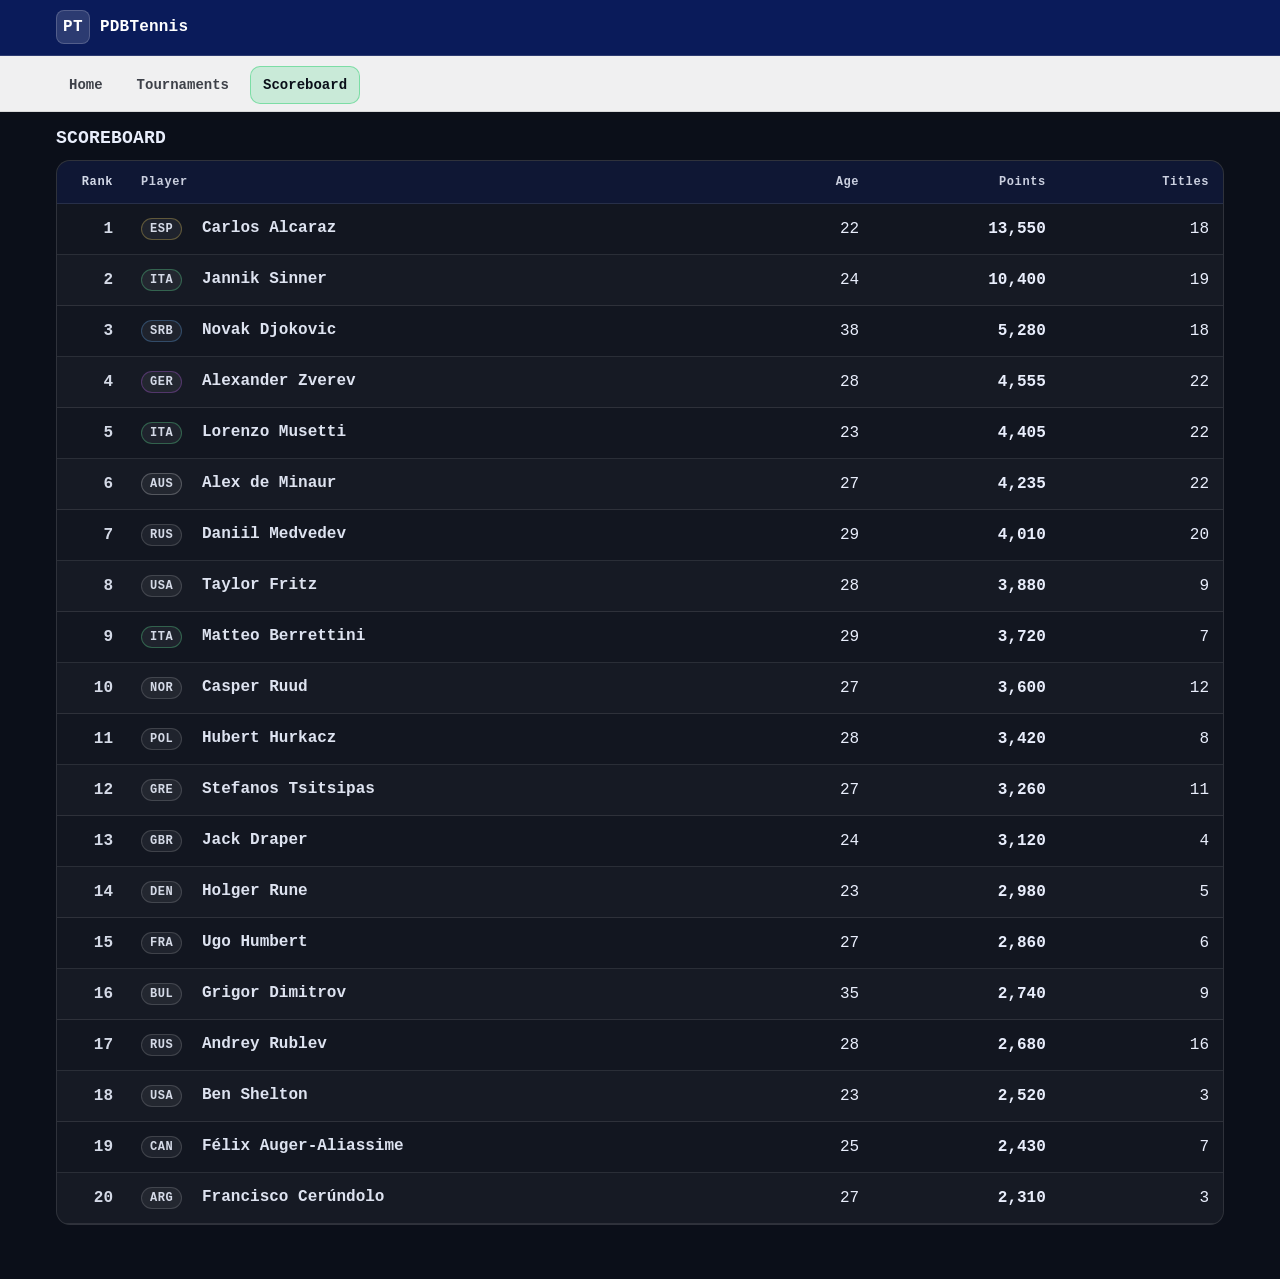
==== commit e216f820: "Add scroll-to-top button and update favicon across pages" ====
--- a/pages/classifca.html
+++ b/pages/classifca.html
@@ -6,6 +6,8 @@
   <meta name="viewport" content="width=device-width, initial-scale=1.0">
   <title>PDBTennis — Scoreboard</title>
   <link rel="stylesheet" href="../css/style.css">
+  <link rel="icon" href="../assets/logo.png" type="image/png">
+
 </head>
 
 <body class="page">
@@ -276,6 +278,22 @@
       </div>
     </section>
   </main>
+
+  <button id="scrollTopBtn" aria-label="Torna su">
+  ↑
+  </button>
+  <script>
+    const scrollBtn = document.getElementById('scrollTopBtn');
+
+    // Mostra il pulsante dopo 100px di scroll
+    window.onscroll = () => {
+      scrollBtn.style.display = (document.documentElement.scrollTop > 100) ? 'block' : 'none';
+    };
+
+    // Scroll lento verso l'alto
+    scrollBtn.addEventListener('click', () => {
+      window.scrollTo({ top: 0, behavior: 'smooth' });
+    });
+  </script> 
 </body>
-
 </html>
